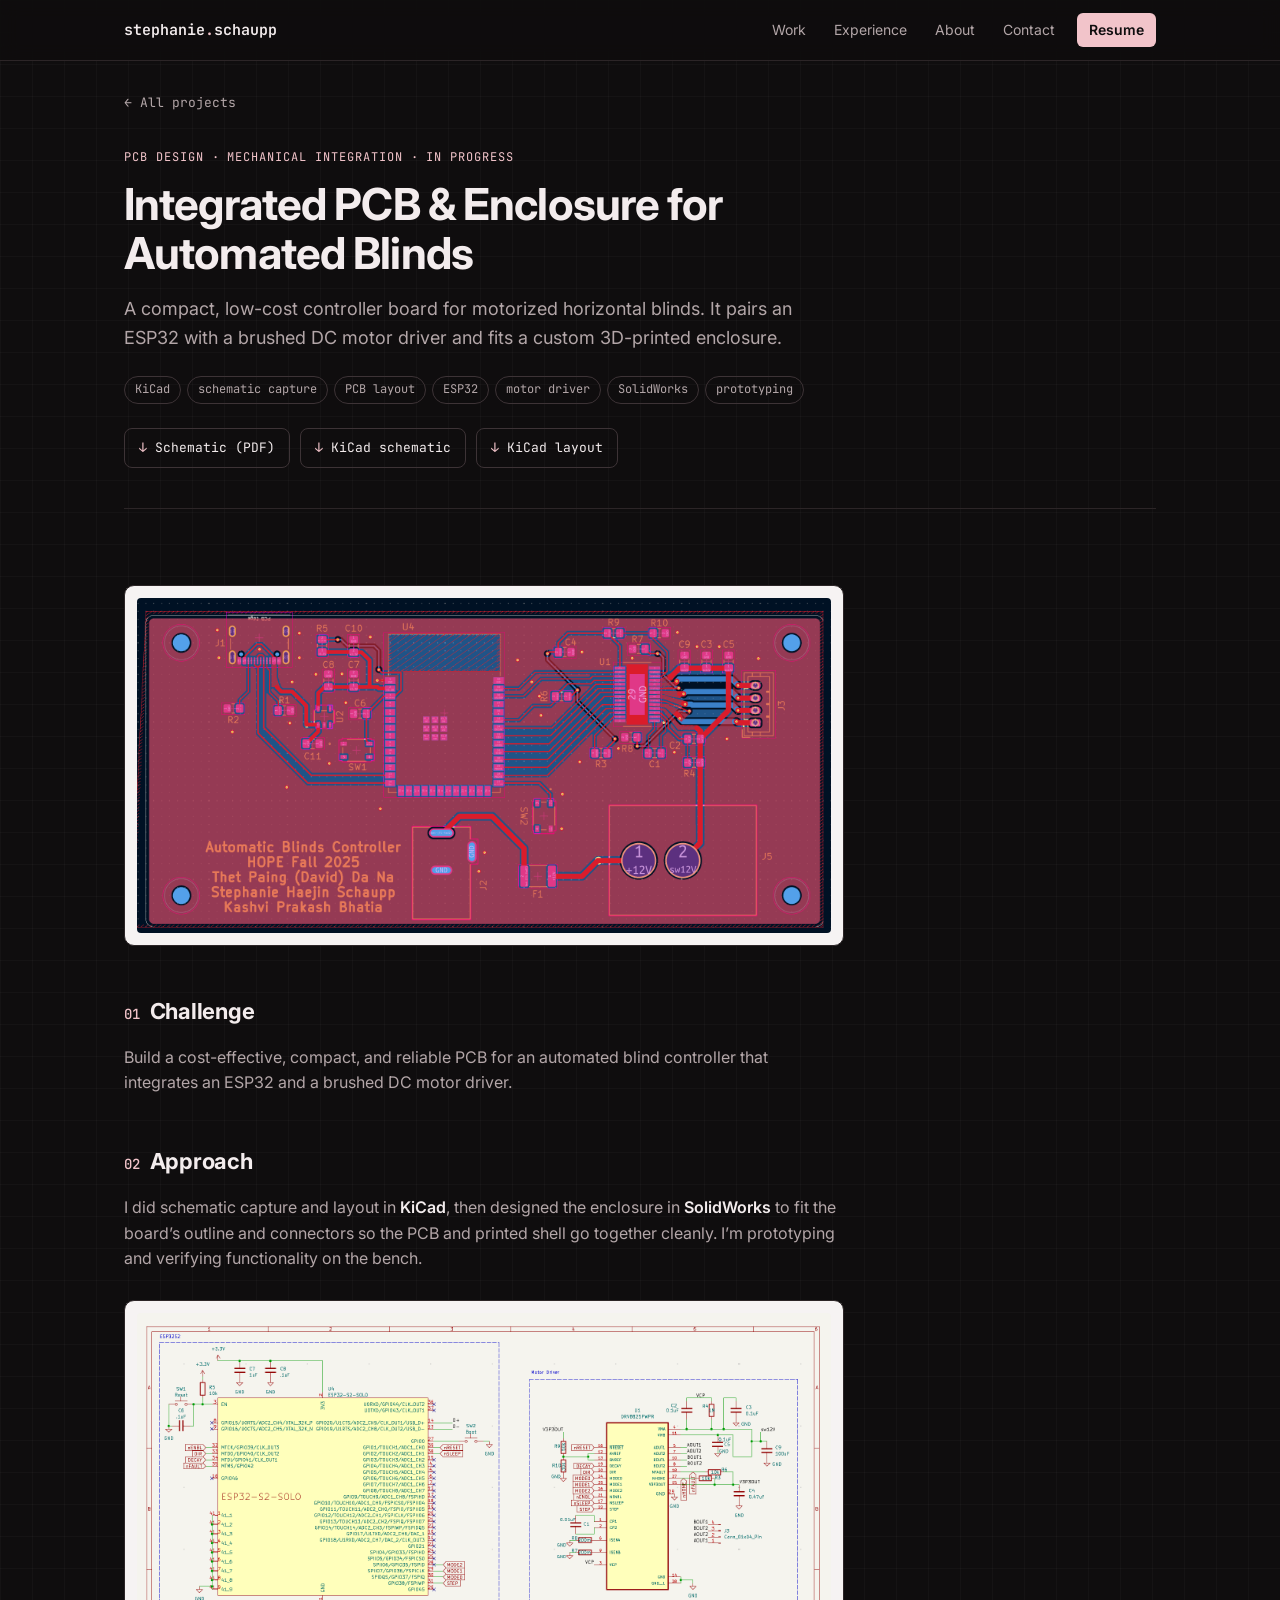
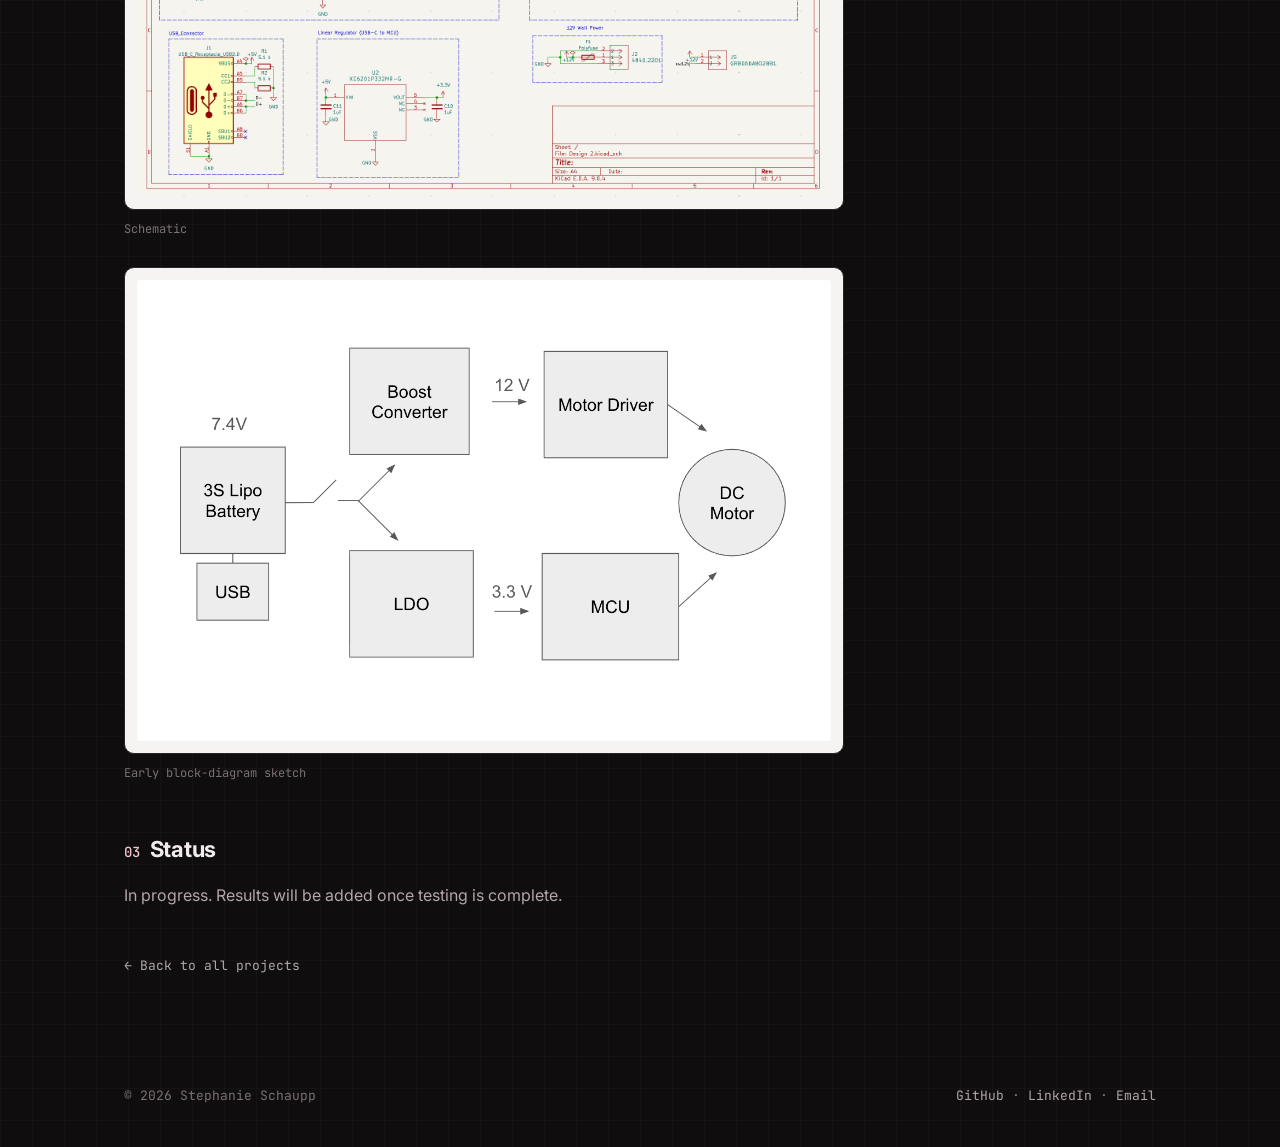
==== projects/automated-blinds.html @ 42b49839 "Changing website content and design" ====
<!doctype html>
<html lang="en">
<head>
  <meta charset="utf-8" />
  <meta name="viewport" content="width=device-width, initial-scale=1" />
  <title>Integrated PCB &amp; Enclosure for Automated Blinds — Stephanie Schaupp</title>
  <meta name="description" content="ESP32-based motor controller PCB designed in KiCad with a SolidWorks enclosure." />
  <meta name="theme-color" content="#0f0d0e" />
  <link rel="preconnect" href="https://fonts.googleapis.com">
  <link rel="preconnect" href="https://fonts.gstatic.com" crossorigin>
  <link href="https://fonts.googleapis.com/css2?family=Inter:wght@400;500;600;700&family=JetBrains+Mono:wght@400;500;600&display=swap" rel="stylesheet">
  <link rel="stylesheet" href="../styles.css" />
</head>
<body>

  <header class="site-header">
    <div class="container header-inner">
      <a class="logo" href="../">stephanie<span>.</span>schaupp</a>
      <button class="nav-toggle" id="navToggle" aria-expanded="false" aria-controls="nav">menu</button>
      <nav class="nav" id="nav">
        <a href="../#work">Work</a>
        <a href="../#experience">Experience</a>
        <a href="../#about">About</a>
        <a href="../#contact">Contact</a>
        <a class="resume" href="../assets/Stephanie_Schaupp_Resume.pdf" target="_blank" rel="noopener">Resume</a>
      </nav>
    </div>
  </header>

  <main class="container">
    <a class="back" href="../#work">All projects</a>

    <section class="p-hero">
      <span class="label">PCB design · Mechanical integration · In progress</span>
      <h1>Integrated PCB &amp; Enclosure for Automated Blinds</h1>
      <p class="lead">A compact, low-cost controller board for motorized horizontal blinds. It pairs an ESP32 with a brushed DC motor driver and fits a custom 3D-printed enclosure.</p>
      <div class="tags"><span class="tag">KiCad</span><span class="tag">schematic capture</span><span class="tag">PCB layout</span><span class="tag">ESP32</span><span class="tag">motor driver</span><span class="tag">SolidWorks</span><span class="tag">prototyping</span></div>
      <div class="files"><a class="file" href="../assets/images/PCB_Schematic.pdf" target="_blank" rel="noopener">Schematic (PDF)</a><a class="file" href="../assets/images/Schematic.kicad_sch" target="_blank" rel="noopener">KiCad schematic</a><a class="file" href="../assets/images/Layout.kicad_pcb" target="_blank" rel="noopener">KiCad layout</a></div>
    </section>

    <div class="p-layout" style="grid-template-columns: minmax(0,1fr);">
      <article class="prose">
        <figure class="figure">
          <div class="frame light"><img src="../assets/images/PCB_Layout1.png" alt="KiCad PCB layout"></div>
        </figure>

        <h2><span class="num">01</span>Challenge</h2>
        <p>Build a cost-effective, compact, and reliable PCB for an automated blind controller that integrates an ESP32 and a brushed DC motor driver.</p>

        <h2><span class="num">02</span>Approach</h2>
        <p>I did schematic capture and layout in <strong>KiCad</strong>, then designed the enclosure in <strong>SolidWorks</strong> to fit the board’s outline and connectors so the PCB and printed shell go together cleanly. I’m prototyping and verifying functionality on the bench.</p>
        <figure class="figure"><div class="frame light"><img src="../assets/images/PCB_Schematic1.png" alt="KiCad schematic"></div><figcaption>Schematic</figcaption></figure>
        <figure class="figure"><div class="frame light"><img src="../assets/images/Schematic_Sketch.png" alt="System block diagram sketch"></div><figcaption>Early block-diagram sketch</figcaption></figure>

        <h2><span class="num">03</span>Status</h2>
        <p>In progress. Results will be added once testing is complete.</p>

        <a class="back" href="../#work">Back to all projects</a>
      </article>
    </div>
  </main>

  <footer class="site-footer">
    <div class="container">
      <span>© <span id="year">2026</span> Stephanie Schaupp</span>
      <span><a href="https://github.com/StephanieHSchaupp" target="_blank" rel="noopener">GitHub</a> · <a href="https://www.linkedin.com/in/stephanieschaupp/" target="_blank" rel="noopener">LinkedIn</a> · <a href="mailto:stephanieschaupp2@berkeley.edu">Email</a></span>
    </div>
  </footer>
  <script src="../script.js"></script>
</body>
</html>
---- styles.css ----
/* ============================================================
   Stephanie Schaupp — portfolio
   Dark, technical base with blush-pink accents.
   Edit colors here; everything else reads from these tokens.
   ============================================================ */
:root {
  --bg: #0f0d0e;
  --bg-raised: #171415;
  --bg-card: #1b1718;
  --line: #2c2527;
  --line-strong: #3d3336;
  --text: #f3eced;
  --text-dim: #b3a6a8;
  --text-faint: #7d7072;
  --pink: #f2c4ca;        /* main accent (your original blush, a touch brighter) */
  --pink-strong: #e8909d; /* hover / emphasis */
  --pink-wash: rgba(242, 196, 202, 0.08);
  --radius: 10px;
  --max: 1080px;
  --mono: "JetBrains Mono", ui-monospace, SFMono-Regular, Menlo, monospace;
  --sans: "Inter", system-ui, -apple-system, "Segoe UI", Roboto, sans-serif;
}

* { box-sizing: border-box; }
html { scroll-behavior: smooth; scroll-padding-top: 72px; }

body {
  margin: 0;
  background-color: var(--bg);
  /* faint engineering-paper grid */
  background-image:
    linear-gradient(rgba(255,255,255,0.025) 1px, transparent 1px),
    linear-gradient(90deg, rgba(255,255,255,0.025) 1px, transparent 1px);
  background-size: 32px 32px;
  color: var(--text);
  font-family: var(--sans);
  font-size: 16px;
  line-height: 1.6;
  -webkit-font-smoothing: antialiased;
}

img { max-width: 100%; display: block; }
a { color: var(--pink); text-decoration: none; }
a:hover { color: var(--pink-strong); }

.container { max-width: var(--max); margin: 0 auto; padding: 0 24px; }
@media (max-width: 600px) { .container { padding: 0 16px; } }

.mono { font-family: var(--mono); }
.label {
  font-family: var(--mono);
  font-size: 12px;
  letter-spacing: 0.08em;
  text-transform: uppercase;
  color: var(--pink);
}

/* ---------- Header ---------- */
.site-header {
  position: sticky; top: 0; z-index: 50;
  background: rgba(15, 13, 14, 0.85);
  backdrop-filter: blur(10px);
  -webkit-backdrop-filter: blur(10px);
  border-bottom: 1px solid var(--line);
}
.header-inner { display: flex; align-items: center; justify-content: space-between; height: 60px; }
.logo { font-family: var(--mono); font-weight: 600; font-size: 15px; color: var(--text); }
.logo span { color: var(--pink); }
.nav { display: flex; align-items: center; gap: 4px; }
.nav a {
  color: var(--text-dim); font-size: 14px; padding: 6px 12px; border-radius: 6px;
}
.nav a:hover { color: var(--text); background: var(--pink-wash); }
.nav a.resume {
  color: var(--bg); background: var(--pink); font-weight: 600; margin-left: 6px;
}
.nav a.resume:hover { background: var(--pink-strong); color: var(--bg); }
.nav-toggle {
  display: none; background: none; border: 1px solid var(--line-strong); color: var(--text);
  border-radius: 6px; padding: 6px 10px; font-family: var(--mono); font-size: 13px; cursor: pointer;
}
@media (max-width: 720px) {
  .nav-toggle { display: block; }
  .nav {
    display: none; position: absolute; top: 60px; left: 0; right: 0;
    flex-direction: column; align-items: stretch; gap: 0;
    background: var(--bg-raised); border-bottom: 1px solid var(--line); padding: 8px 16px 16px;
  }
  .nav.open { display: flex; }
  .nav a { padding: 12px 8px; }
  .nav a.resume { margin: 8px 0 0; text-align: center; }
}

/* ---------- Hero ---------- */
.hero { padding: 88px 0 72px; border-bottom: 1px solid var(--line); }
.hero-inner { display: grid; grid-template-columns: 1fr 260px; gap: 56px; align-items: center; }
.hero h1 {
  font-size: clamp(36px, 6vw, 56px); line-height: 1.08; letter-spacing: -0.02em;
  margin: 14px 0 18px; font-weight: 700;
}
.hero h1 .accent { color: var(--pink); }
.hero .lead { font-size: 18px; color: var(--text-dim); max-width: 58ch; margin: 0 0 28px; }
.hero-photo {
  width: 100%; aspect-ratio: 4 / 5; object-fit: cover; object-position: 50% 22%;
  border-radius: var(--radius); border: 1px solid var(--line-strong);
}
.hero-tags { display: flex; flex-wrap: wrap; gap: 8px; margin-bottom: 32px; }
@media (max-width: 760px) {
  .hero { padding: 48px 0 48px; }
  .hero-inner { grid-template-columns: 1fr; gap: 32px; }
  .hero-photo { width: 160px; aspect-ratio: 1; border-radius: 50%; order: -1; }
}

.btn-row { display: flex; flex-wrap: wrap; gap: 12px; }
.btn {
  display: inline-flex; align-items: center; gap: 8px;
  padding: 11px 18px; border-radius: 8px; font-weight: 600; font-size: 15px;
  background: var(--pink); color: var(--bg); border: 1px solid var(--pink);
}
.btn:hover { background: var(--pink-strong); border-color: var(--pink-strong); color: var(--bg); }
.btn.ghost { background: transparent; color: var(--text); border-color: var(--line-strong); }
.btn.ghost:hover { border-color: var(--pink); color: var(--pink); }

.tag {
  font-family: var(--mono); font-size: 12px; color: var(--text-dim);
  border: 1px solid var(--line-strong); border-radius: 999px; padding: 3px 10px;
  white-space: nowrap;
}

/* ---------- Sections ---------- */
.section { padding: 80px 0; border-bottom: 1px solid var(--line); }
.section:last-of-type { border-bottom: none; }
.section-head { display: flex; align-items: baseline; gap: 16px; margin-bottom: 32px; }
.section-head h2 { font-size: 28px; margin: 0; letter-spacing: -0.01em; }
.section-head .label::before { content: "// "; opacity: 0.6; }
@media (max-width: 600px) { .section { padding: 56px 0; } .section-head { flex-direction: column; gap: 4px; } }

/* ---------- Featured project ---------- */
.featured {
  display: grid; grid-template-columns: 1.1fr 1fr; gap: 0;
  background: var(--bg-card); border: 1px solid var(--line-strong); border-radius: var(--radius);
  overflow: hidden; color: var(--text); margin-bottom: 24px;
  transition: border-color .2s, transform .2s;
}
.featured:hover { border-color: var(--pink); color: var(--text); transform: translateY(-2px); }
.featured-visual {
  background: var(--bg-raised); border-right: 1px solid var(--line);
  display: flex; align-items: center; justify-content: center; padding: 28px;
}
.featured-visual svg { width: 100%; height: auto; max-width: 480px; }
.featured-body { padding: 32px; display: flex; flex-direction: column; }
.featured-body h3 { font-size: 24px; line-height: 1.25; margin: 10px 0 12px; }
.featured-body p { color: var(--text-dim); margin: 0 0 20px; }
.stats { display: grid; grid-template-columns: repeat(3, 1fr); gap: 1px; background: var(--line); border: 1px solid var(--line); border-radius: 8px; overflow: hidden; margin-bottom: 20px; }
.stat { background: var(--bg-card); padding: 12px 14px; }
.stat b { display: block; font-family: var(--mono); font-size: 20px; color: var(--pink); font-weight: 600; }
.stat span { font-size: 12px; color: var(--text-faint); }
.more { font-family: var(--mono); font-size: 13px; color: var(--pink); margin-top: auto; }
.more::after { content: " →"; }
@media (max-width: 820px) {
  .featured { grid-template-columns: 1fr; }
  .featured-visual { border-right: none; border-bottom: 1px solid var(--line); }
  .featured-body { padding: 24px; }
}

/* ---------- Project cards ---------- */
.grid { display: grid; grid-template-columns: repeat(2, 1fr); gap: 24px; }
@media (max-width: 720px) { .grid { grid-template-columns: 1fr; } }
.card {
  display: flex; flex-direction: column;
  background: var(--bg-card); border: 1px solid var(--line); border-radius: var(--radius);
  overflow: hidden; color: var(--text); transition: border-color .2s, transform .2s;
}
.card:hover { border-color: var(--pink); color: var(--text); transform: translateY(-2px); }
.card-img { aspect-ratio: 16 / 9; background: #f6f3f3; border-bottom: 1px solid var(--line); overflow: hidden; }
.card-img img { width: 100%; height: 100%; object-fit: cover; }
.card-body { padding: 20px 22px 22px; display: flex; flex-direction: column; flex: 1; }
.card-body h3 { font-size: 18px; line-height: 1.3; margin: 8px 0 8px; }
.card-body p { color: var(--text-dim); font-size: 15px; margin: 0 0 16px; }
.card .tags { display: flex; flex-wrap: wrap; gap: 6px; margin-bottom: 16px; }

/* ---------- Experience ---------- */
.xp-list { display: grid; gap: 1px; background: var(--line); border: 1px solid var(--line); border-radius: var(--radius); overflow: hidden; }
.xp { background: var(--bg-card); padding: 22px 24px; display: grid; grid-template-columns: 200px 1fr; gap: 24px; }
.xp .org { font-weight: 600; }
.xp .org small { display: block; font-family: var(--mono); font-size: 12px; color: var(--text-faint); font-weight: 400; margin-top: 2px; }
.xp h3 { margin: 0 0 4px; font-size: 16px; }
.xp p { margin: 0; color: var(--text-dim); font-size: 15px; }
@media (max-width: 600px) { .xp { grid-template-columns: 1fr; gap: 6px; padding: 18px; } }

/* ---------- About ---------- */
.about-grid { display: grid; grid-template-columns: 1.4fr 1fr; gap: 48px; }
.about-grid p { color: var(--text-dim); margin: 0 0 16px; }
.about-grid p strong { color: var(--text); font-weight: 600; }
.skills h4 { font-family: var(--mono); font-size: 12px; color: var(--text-faint); text-transform: uppercase; letter-spacing: .08em; margin: 0 0 10px; font-weight: 500; }
.skills .tags { display: flex; flex-wrap: wrap; gap: 6px; margin-bottom: 22px; }
@media (max-width: 760px) { .about-grid { grid-template-columns: 1fr; gap: 24px; } }

/* ---------- Contact ---------- */
.contact-box {
  background: var(--bg-card); border: 1px solid var(--line-strong); border-radius: var(--radius);
  padding: 40px; display: flex; justify-content: space-between; align-items: center; gap: 24px; flex-wrap: wrap;
}
.contact-box h2 { margin: 0 0 6px; font-size: 26px; }
.contact-box p { margin: 0; color: var(--text-dim); }
@media (max-width: 600px) { .contact-box { padding: 24px; } }

/* ---------- Footer ---------- */
.site-footer { padding: 28px 0 40px; color: var(--text-faint); font-size: 13px; font-family: var(--mono); }
.site-footer .container { display: flex; justify-content: space-between; flex-wrap: wrap; gap: 12px; }
.site-footer a { color: var(--text-dim); }
.site-footer a:hover { color: var(--pink); }

/* ============================================================
   Project detail pages
   ============================================================ */
.back { font-family: var(--mono); font-size: 13px; color: var(--text-dim); display: inline-block; margin: 32px 0 0; }
.back::before { content: "← "; }
.back:hover { color: var(--pink); }

.p-hero { padding: 28px 0 40px; border-bottom: 1px solid var(--line); }
.p-hero h1 { font-size: clamp(30px, 5vw, 44px); line-height: 1.12; letter-spacing: -0.02em; margin: 12px 0 16px; max-width: 22ch; }
.p-hero .lead { color: var(--text-dim); font-size: 18px; max-width: 65ch; margin: 0 0 24px; }
.p-hero .tags { display: flex; flex-wrap: wrap; gap: 6px; margin-bottom: 24px; }

.p-stats { display: grid; grid-template-columns: repeat(4, 1fr); gap: 1px; background: var(--line); border: 1px solid var(--line); border-radius: var(--radius); overflow: hidden; margin: 36px 0 0; }
.p-stats .stat { padding: 18px 20px; }
.p-stats .stat b { font-size: 24px; }
@media (max-width: 720px) { .p-stats { grid-template-columns: repeat(2, 1fr); } }

.p-layout { display: grid; grid-template-columns: 180px minmax(0, 1fr); gap: 56px; padding: 48px 0 80px; }
.toc { position: sticky; top: 88px; align-self: start; font-size: 13px; }
.toc a { display: block; color: var(--text-faint); padding: 5px 0 5px 12px; border-left: 1px solid var(--line); }
.toc a:hover { color: var(--pink); border-left-color: var(--pink); }
@media (max-width: 860px) { .p-layout { grid-template-columns: minmax(0, 1fr); gap: 0; } .toc { display: none; } }

.prose { max-width: 72ch; }
.prose h2 { font-size: 22px; margin: 48px 0 14px; letter-spacing: -0.01em; }
.prose h2:first-child { margin-top: 0; }
.prose h2 .num { font-family: var(--mono); color: var(--pink); font-size: 14px; margin-right: 10px; font-weight: 500; }
.prose h3 { font-size: 16px; margin: 28px 0 8px; }
.prose p, .prose li { color: var(--text-dim); }
.prose strong { color: var(--text); font-weight: 600; }
.prose ul { padding-left: 20px; }
.prose li { margin-bottom: 6px; }

.figure { margin: 28px 0; }
.figure .frame { background: var(--bg-raised); border: 1px solid var(--line); border-radius: var(--radius); padding: 20px; overflow: hidden; }
.figure .frame.light { background: #f6f3f3; padding: 12px; }
.figure .frame img { margin: 0 auto; border-radius: 4px; }
.figure figcaption { font-family: var(--mono); font-size: 12px; color: var(--text-faint); margin-top: 10px; }

.table-wrap { overflow-x: auto; margin: 20px 0 28px; border: 1px solid var(--line); border-radius: var(--radius); }
table { border-collapse: collapse; width: 100%; font-size: 14px; }
th, td { text-align: left; padding: 10px 14px; border-bottom: 1px solid var(--line); white-space: nowrap; }
th { font-family: var(--mono); font-size: 12px; font-weight: 500; color: var(--text-faint); text-transform: uppercase; letter-spacing: .05em; background: var(--bg-raised); }
td { color: var(--text-dim); font-variant-numeric: tabular-nums; }
td.num { font-family: var(--mono); text-align: right; }
th.num { text-align: right; }
tr:last-child td { border-bottom: none; }
tr.hi td { color: var(--text); background: var(--pink-wash); }

.callout { border-left: 2px solid var(--pink); background: var(--pink-wash); padding: 14px 18px; border-radius: 0 8px 8px 0; margin: 24px 0; }
.callout p { margin: 0; color: var(--text); }

.files { display: flex; flex-wrap: wrap; gap: 10px; margin-top: 8px; }
.file {
  font-family: var(--mono); font-size: 13px; padding: 9px 14px; border-radius: 8px;
  border: 1px solid var(--line-strong); color: var(--text);
}
.file:hover { border-color: var(--pink); color: var(--pink); }
.file::before { content: "↓ "; color: var(--pink); }

/* schematic SVG colors */
.schem { color: var(--text-dim); }
.schem .w { stroke: currentColor; stroke-width: 2; fill: none; stroke-linecap: round; stroke-linejoin: round; }
.schem .hot { stroke: var(--pink); }
.schem .dot { fill: currentColor; }
.schem text { fill: var(--text-dim); font-family: var(--mono); font-size: 12px; }
.schem text.pk { fill: var(--pink); }

/* photo variant of featured visual */
.featured-visual.photo { padding: 0; background: #e9e6e4; }
.featured-visual.photo img { width: 100%; height: 100%; object-fit: cover; min-height: 320px; }
.hero-fig { margin: 32px 0 0; }
.hero-fig .frame.light { padding: 0; }
.hero-fig img { width: 100%; max-height: 640px; object-fit: contain; border-radius: 0 !important; }
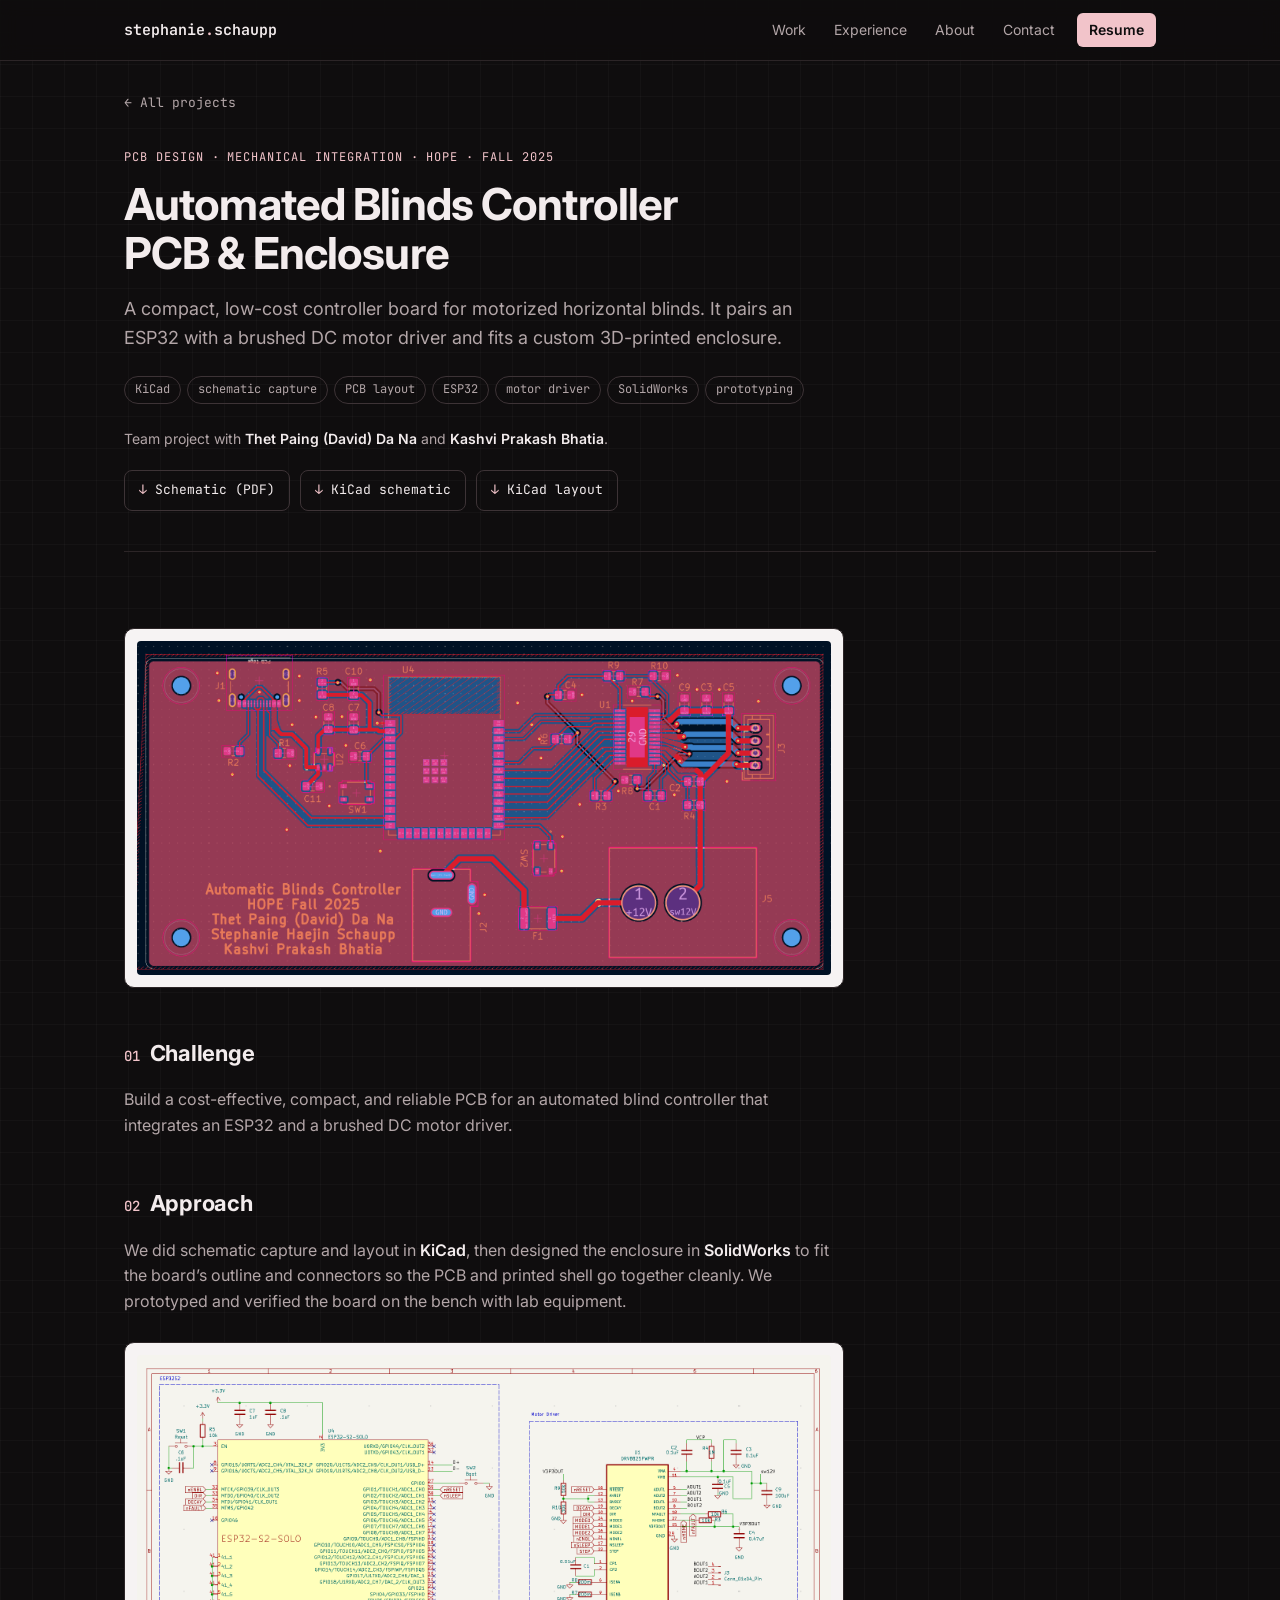
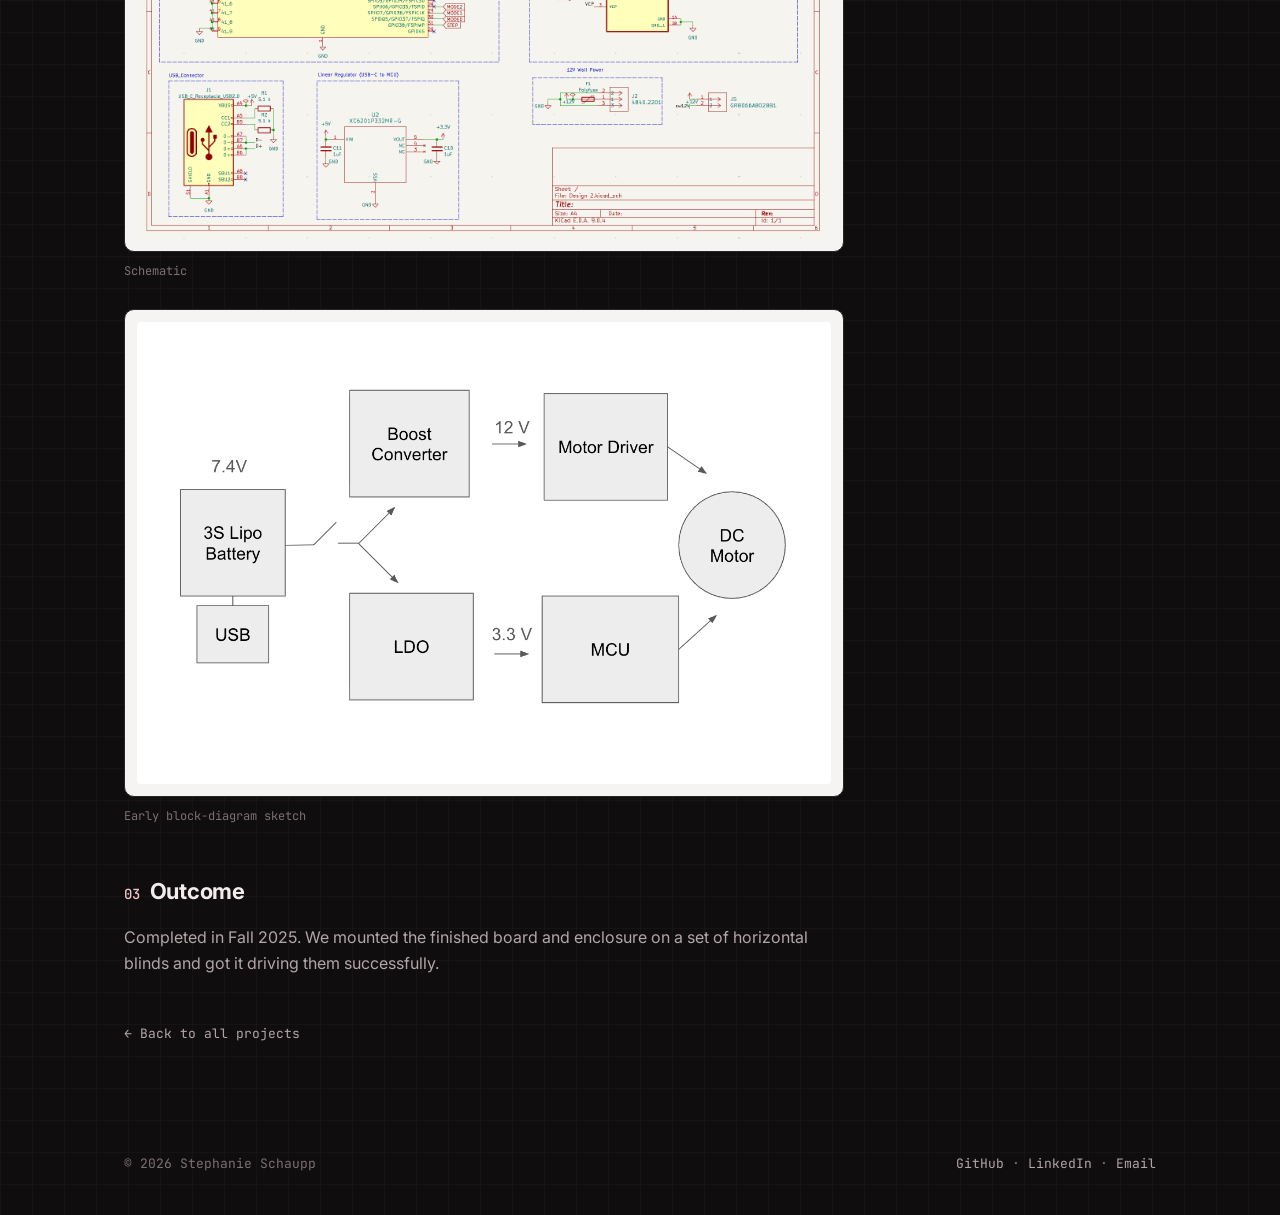
==== commit 1cedbde8: "Putting minor projects on another page" ====
--- a/projects/automated-blinds.html
+++ b/projects/automated-blinds.html
@@ -9,7 +9,7 @@
   <link rel="preconnect" href="https://fonts.googleapis.com">
   <link rel="preconnect" href="https://fonts.gstatic.com" crossorigin>
   <link href="https://fonts.googleapis.com/css2?family=Inter:wght@400;500;600;700&family=JetBrains+Mono:wght@400;500;600&display=swap" rel="stylesheet">
-  <link rel="stylesheet" href="../styles.css" />
+  <link rel="stylesheet" href="../styles.css?v=3" />
 </head>
 <body>
 
@@ -31,10 +31,11 @@
     <a class="back" href="../#work">All projects</a>
 
     <section class="p-hero">
-      <span class="label">PCB design · Mechanical integration · In progress</span>
-      <h1>Integrated PCB &amp; Enclosure for Automated Blinds</h1>
+      <span class="label">PCB design · Mechanical integration · HOPE · Fall 2025</span>
+      <h1>Automated Blinds Controller PCB &amp; Enclosure</h1>
       <p class="lead">A compact, low-cost controller board for motorized horizontal blinds. It pairs an ESP32 with a brushed DC motor driver and fits a custom 3D-printed enclosure.</p>
       <div class="tags"><span class="tag">KiCad</span><span class="tag">schematic capture</span><span class="tag">PCB layout</span><span class="tag">ESP32</span><span class="tag">motor driver</span><span class="tag">SolidWorks</span><span class="tag">prototyping</span></div>
+      <p class="credits">Team project with <strong>Thet Paing (David) Da Na</strong> and <strong>Kashvi Prakash Bhatia</strong>.</p>
       <div class="files"><a class="file" href="../assets/images/PCB_Schematic.pdf" target="_blank" rel="noopener">Schematic (PDF)</a><a class="file" href="../assets/images/Schematic.kicad_sch" target="_blank" rel="noopener">KiCad schematic</a><a class="file" href="../assets/images/Layout.kicad_pcb" target="_blank" rel="noopener">KiCad layout</a></div>
     </section>
 
@@ -48,12 +49,12 @@
         <p>Build a cost-effective, compact, and reliable PCB for an automated blind controller that integrates an ESP32 and a brushed DC motor driver.</p>
 
         <h2><span class="num">02</span>Approach</h2>
-        <p>I did schematic capture and layout in <strong>KiCad</strong>, then designed the enclosure in <strong>SolidWorks</strong> to fit the board’s outline and connectors so the PCB and printed shell go together cleanly. I’m prototyping and verifying functionality on the bench.</p>
+        <p>We did schematic capture and layout in <strong>KiCad</strong>, then designed the enclosure in <strong>SolidWorks</strong> to fit the board’s outline and connectors so the PCB and printed shell go together cleanly. We prototyped and verified the board on the bench with lab equipment.</p>
         <figure class="figure"><div class="frame light"><img src="../assets/images/PCB_Schematic1.png" alt="KiCad schematic"></div><figcaption>Schematic</figcaption></figure>
         <figure class="figure"><div class="frame light"><img src="../assets/images/Schematic_Sketch.png" alt="System block diagram sketch"></div><figcaption>Early block-diagram sketch</figcaption></figure>
 
-        <h2><span class="num">03</span>Status</h2>
-        <p>In progress. Results will be added once testing is complete.</p>
+        <h2><span class="num">03</span>Outcome</h2>
+        <p>Completed in Fall 2025. We mounted the finished board and enclosure on a set of horizontal blinds and got it driving them successfully.</p>
 
         <a class="back" href="../#work">Back to all projects</a>
       </article>
@@ -66,6 +67,6 @@
       <span><a href="https://github.com/StephanieHSchaupp" target="_blank" rel="noopener">GitHub</a> · <a href="https://www.linkedin.com/in/stephanieschaupp/" target="_blank" rel="noopener">LinkedIn</a> · <a href="mailto:stephanieschaupp2@berkeley.edu">Email</a></span>
     </div>
   </footer>
-  <script src="../script.js"></script>
+  <script src="../script.js?v=3"></script>
 </body>
 </html>
--- a/styles.css
+++ b/styles.css
@@ -285,3 +285,35 @@
 .hero-fig { margin: 32px 0 0; }
 .hero-fig .frame.light { padding: 0; }
 .hero-fig img { width: 100%; max-height: 640px; object-fit: contain; border-radius: 0 !important; }
+
+/* static (non-link) card + placeholder visual */
+.card.static:hover { transform: none; border-color: var(--line); }
+.card-img.placeholder { background: var(--bg-raised); display: flex; align-items: center; justify-content: center; }
+.card-img.placeholder svg { width: 100%; height: 100%; }
+.card-img.placeholder .chip { fill: var(--bg-card); stroke: var(--pink); stroke-width: 1.5; }
+.card-img.placeholder .pins path { stroke: var(--line-strong); stroke-width: 3; stroke-linecap: round; }
+.card-img.placeholder .big { fill: var(--pink); font-family: var(--mono); font-size: 26px; font-weight: 600; }
+.card-img.placeholder .small { fill: var(--text-faint); font-family: var(--mono); font-size: 12px; letter-spacing: .08em; text-transform: uppercase; }
+.wip { font-family: var(--mono); font-size: 13px; color: var(--text-faint); margin-top: auto; }
+.wip::before { content: "● "; color: var(--pink); }
+
+/* other projects */
+.sub-head { font-size: 16px; font-family: var(--mono); font-weight: 500; color: var(--text-dim); margin: 56px 0 16px; letter-spacing: .02em; }
+.mini-grid { display: grid; grid-template-columns: repeat(3, 1fr); gap: 16px; }
+@media (max-width: 860px) { .mini-grid { grid-template-columns: 1fr; } }
+.mini {
+  display: grid; grid-template-rows: auto 1fr; background: var(--bg-card); border: 1px solid var(--line);
+  border-radius: var(--radius); overflow: hidden; color: var(--text); transition: border-color .2s;
+}
+.mini:hover { border-color: var(--pink); color: var(--text); }
+.mini-img { aspect-ratio: 16 / 7; background: #f6f3f3; overflow: hidden; border-bottom: 1px solid var(--line); }
+.mini-img img { width: 100%; height: 100%; object-fit: cover; }
+.mini > div:last-child { padding: 14px 16px 16px; }
+.mini h4 { font-size: 15px; line-height: 1.3; margin: 6px 0 6px; }
+.mini p { font-size: 13px; color: var(--text-dim); margin: 0; }
+.mini .label { font-size: 11px; }
+@media (max-width: 860px) { .mini { grid-template-columns: 140px 1fr; grid-template-rows: none; } .mini-img { aspect-ratio: auto; border-bottom: none; border-right: 1px solid var(--line); } }
+
+/* credits on project pages */
+.credits { font-size: 14px; color: var(--text-dim); margin: 0 0 20px; }
+.credits strong { color: var(--text); font-weight: 600; }
